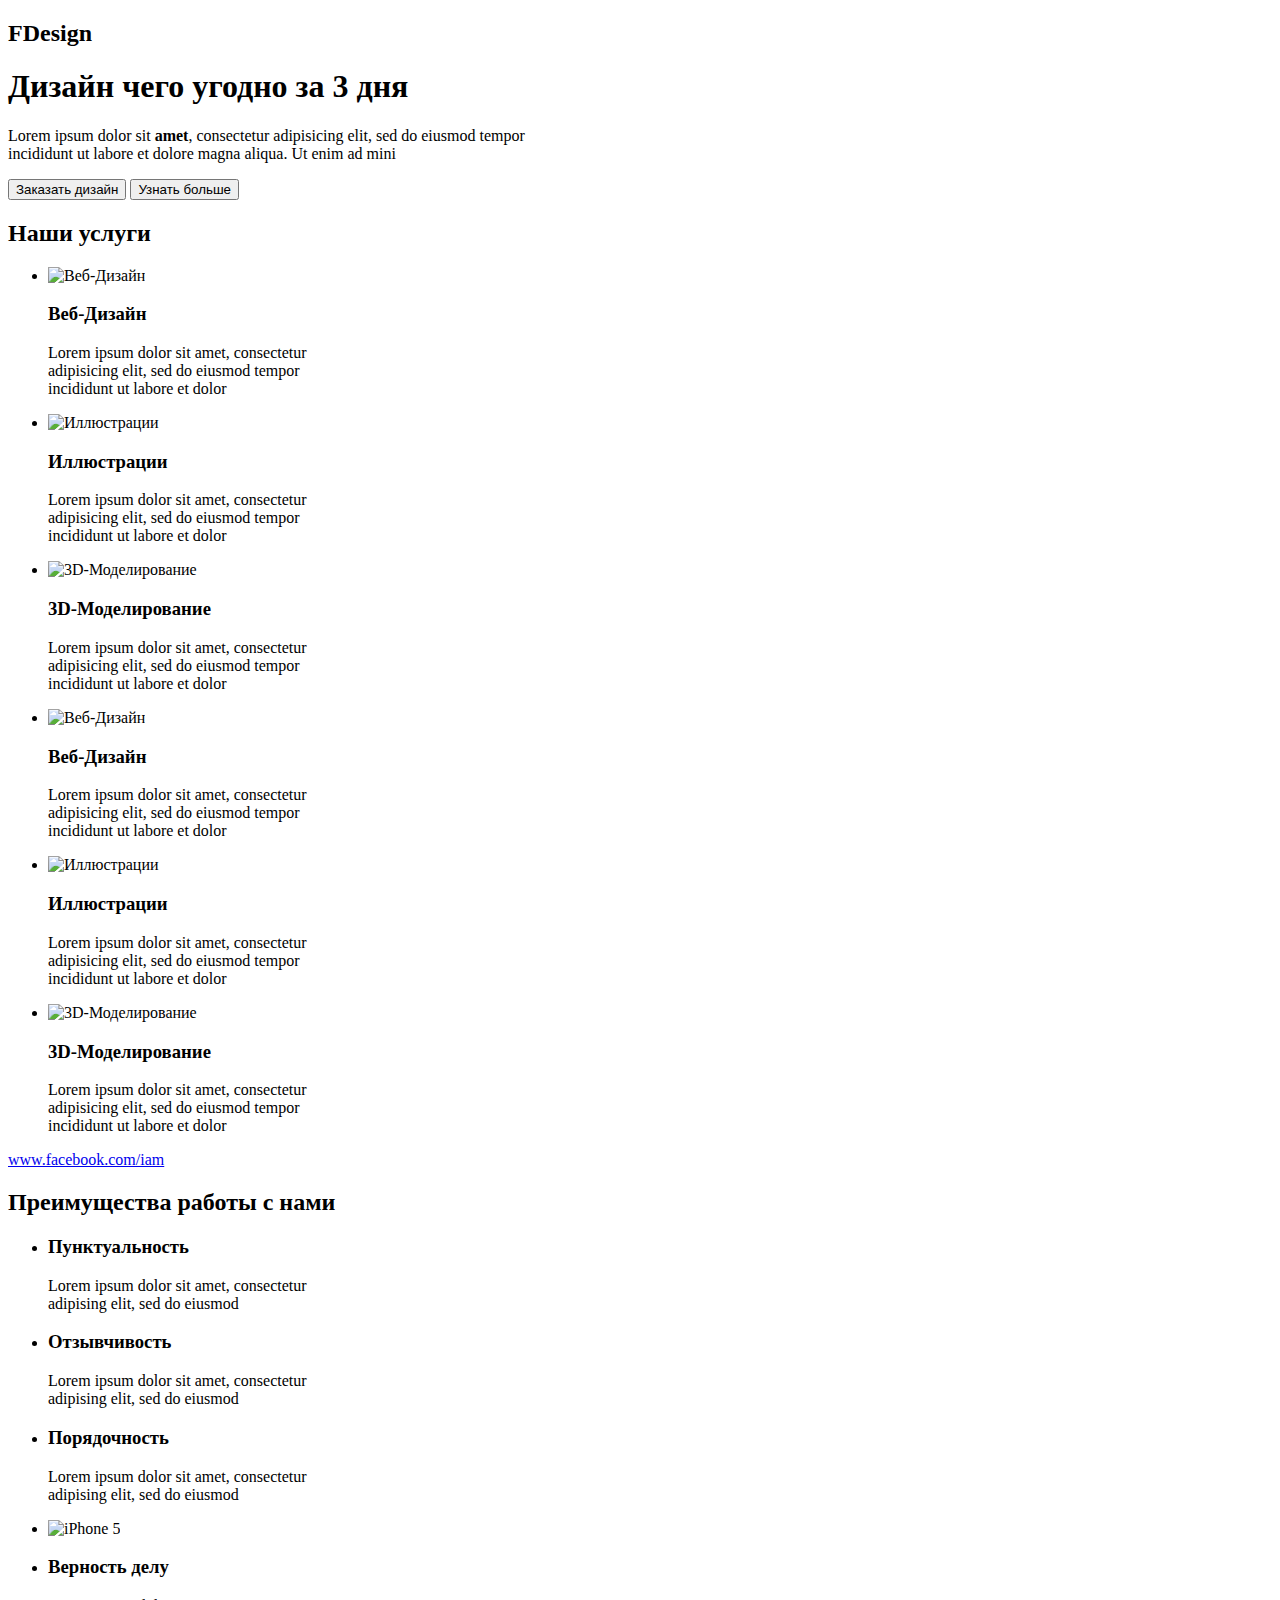
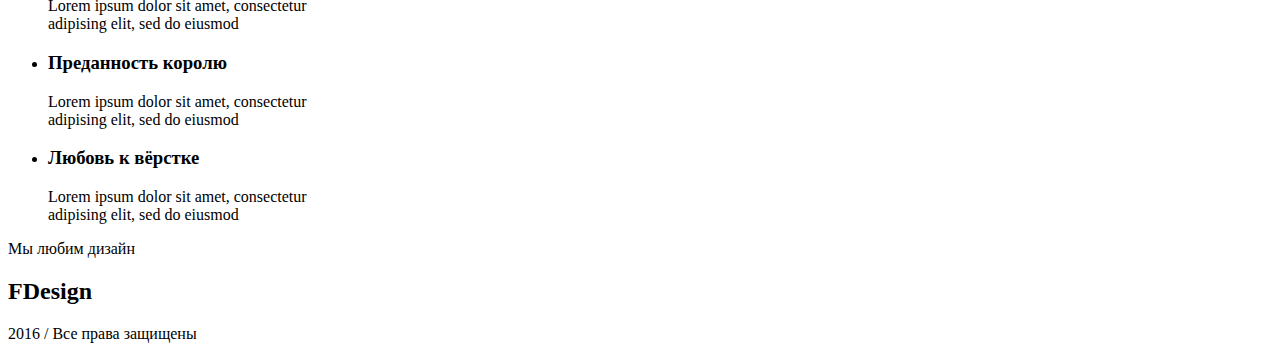
==== FDesign/index.html @ d6b6f809 "kek" ====
<!DOCTYPE html>
<html lang="ru">
    <head>
        <meta charset="utf-8">
        <link href="/assets/css/normalize.css" rel="stylesheet">
        <link href="C:\git learning projects\FDesign\assets\css\FDesign_style.css" rel="stylesheet">
        <link href="https://fonts.googleapis.com/css?family=Roboto+Slab:300,400,700&display=swap&subset=cyrillic" rel="stylesheet">
        <title>FDesign</title>
    </head>

    <body>
        <header class="main-header">
            <h2>FDesign</h2>
        </header>

        <main class="container">
            <section class="intro">
                <h1 class="intro-head">Дизайн чего угодно за 3 дня</h1>
                <p class="intro-latin">Lorem ipsum dolor sit <b>amet</b>, consectetur adipisicing elit, sed do eiusmod tempor<br>
                     incididunt ut labore et dolore magna aliqua. Ut enim ad mini
                </p>
                <p class="buttons">
                    <button class="buttons-order">Заказать дизайн</button>
                    <button class="buttons-learn more">Узнать больше</button>
                </p>
            </section>

            <section class="services">
                <h2 class="services-our">Наши услуги</h2>
                <ul class="services-list">
                    <li class="services-item">
                        <img src="img/web_des.png" alt="Веб-Дизайн">
                        <h3>Веб-Дизайн</h3>
                        <p>Lorem ipsum dolor sit amet, consectetur<br>
                             adipisicing elit, sed do eiusmod tempor<br> 
                             incididunt ut labore et dolor</p>
                    </li>
                    <li class="services-item">
                        <img src="img/ill.png" alt="Иллюстрации">
                        <h3>Иллюстрации</h3>
                        <p>Lorem ipsum dolor sit amet, consectetur<br>
                            adipisicing elit, sed do eiusmod tempor<br> 
                            incididunt ut labore et dolor</p>
                    </li>
                    <li class="services-item">
                        <img src="img/3d_mod.png" alt="3D-Моделирование">
                        <h3>3D-Моделирование</h3>
                        <p>Lorem ipsum dolor sit amet, consectetur<br>
                            adipisicing elit, sed do eiusmod tempor<br> 
                            incididunt ut labore et dolor</p>
                    </li>
                    <li class="services-item">
                        <img src="img/web_des.png" alt="Веб-Дизайн">
                        <h3>Веб-Дизайн</h3>
                        <p>Lorem ipsum dolor sit amet, consectetur<br>
                            adipisicing elit, sed do eiusmod tempor<br> 
                            incididunt ut labore et dolor</p>
                    </li>
                    <li class="services-item">
                        <img src="img/ill.png" alt="Иллюстрации">
                        <h3>Иллюстрации</h3>
                        <p>Lorem ipsum dolor sit amet, consectetur<br>
                            adipisicing elit, sed do eiusmod tempor<br> 
                            incididunt ut labore et dolor</p>
                    </li>
                    <li class="services-item">
                        <img src="img/3d_mod.png" alt="3D-Моделирование">
                        <h3>3D-Моделирование</h3>
                        <p>Lorem ipsum dolor sit amet, consectetur<br>
                            adipisicing elit, sed do eiusmod tempor<br> 
                            incididunt ut labore et dolor</p>
                    </li>
                </ul>
                <a href="www.facebook.com/iam">www.facebook.com/iam</a>
            </section>

            <section class="features">
                <h2 class="features-our">Преимущества работы с нами</h2>
                <ul class="features-list">
                    <li class="features-item">
                        <h3>Пунктуальность</h3>
                        <p>Lorem ipsum dolor sit amet, consectetur<br>
                         adipising elit, sed do eiusmod</p>
                    </li>
                    <li class="features-item">
                        <h3>Отзывчивость</h3>
                        <p>Lorem ipsum dolor sit amet, consectetur<br>
                         adipising elit, sed do eiusmod</p>
                    </li>
                    <li class="features-item">
                        <h3>Порядочность</h3>
                        <p>Lorem ipsum dolor sit amet, consectetur<br>
                         adipising elit, sed do eiusmod</p>
                    </li>
                    <li class="features-img">
                        <img src="img/features_iphone.png" alt="iPhone 5">
                    </li>
                    <li class="features-item">
                        <h3>Верность делу</h3>
                        <p>Lorem ipsum dolor sit amet, consectetur<br>
                         adipising elit, sed do eiusmod</p>
                    </li>
                    <li class="features-item">
                        <h3>Преданность королю</h3>
                        <p>Lorem ipsum dolor sit amet, consectetur<br>
                         adipising elit, sed do eiusmod</p>
                    </li>
                    <li class="features-item">
                        <h3>Любовь к вёрстке</h3>
                        <p>Lorem ipsum dolor sit amet, consectetur<br>
                         adipising elit, sed do eiusmod</p>
                    </li>
                </ul>
            </section>
            
            <footer class="main-footer">
                <p>Мы любим дизайн</p>
                <h2>FDesign</h2>
                <p>2016 / Все права защищены</p>
            </footer>
        </main>
    </body>
</html>
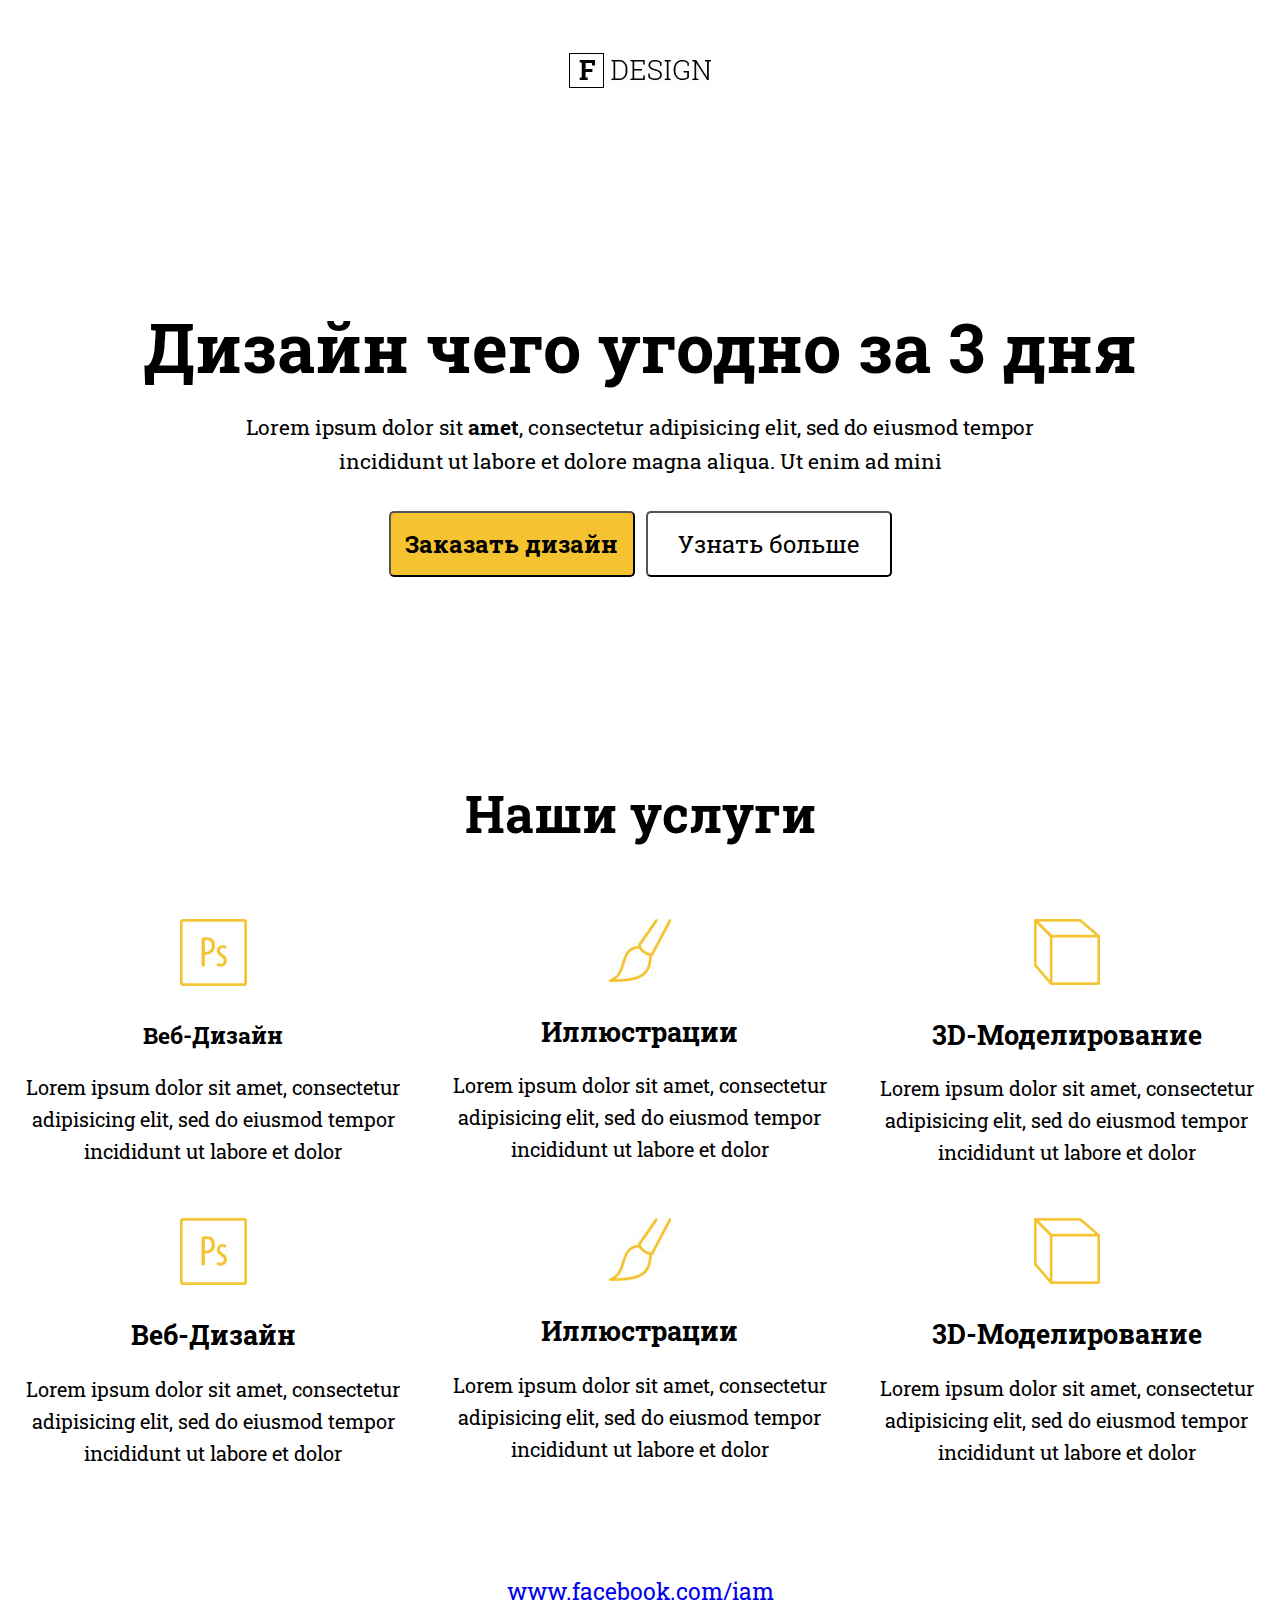
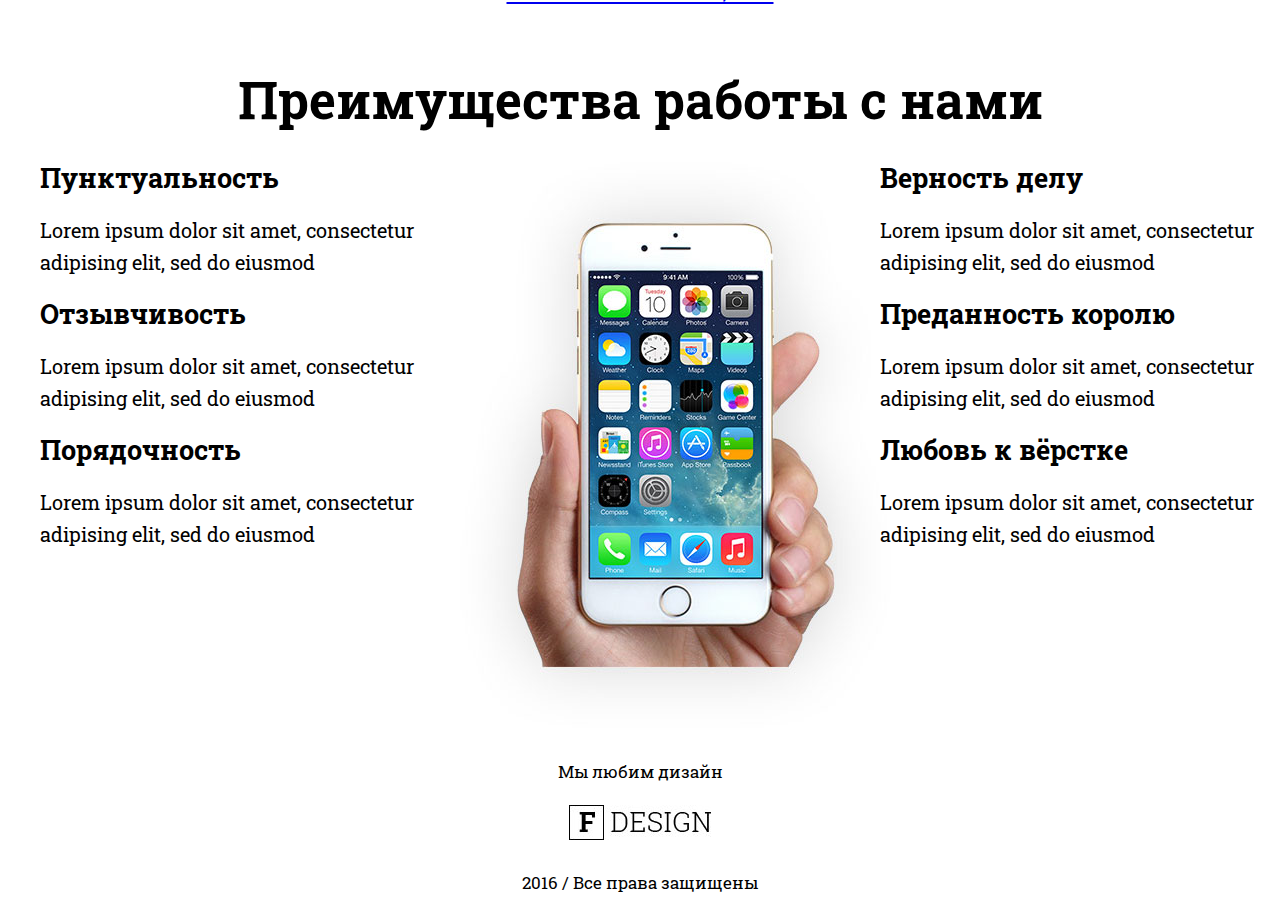
==== commit 9e9ebb26: "development in progress" ====
--- a/FDesign/index.html
+++ b/FDesign/index.html
@@ -2,120 +2,125 @@
 <html lang="ru">
     <head>
         <meta charset="utf-8">
-        <link href="/assets/css/normalize.css" rel="stylesheet">
-        <link href="C:\git learning projects\FDesign\assets\css\FDesign_style.css" rel="stylesheet">
+        <link href="./assets/css/FDesign_style.css" rel="stylesheet">
         <link href="https://fonts.googleapis.com/css?family=Roboto+Slab:300,400,700&display=swap&subset=cyrillic" rel="stylesheet">
         <title>FDesign</title>
     </head>
 
     <body>
         <header class="main-header">
-            <h2>FDesign</h2>
+            <img src="./assets/images/logo.jpg" alt="Логотип">
         </header>
 
-        <main class="container">
-            <section class="intro">
-                <h1 class="intro-head">Дизайн чего угодно за 3 дня</h1>
-                <p class="intro-latin">Lorem ipsum dolor sit <b>amet</b>, consectetur adipisicing elit, sed do eiusmod tempor<br>
-                     incididunt ut labore et dolore magna aliqua. Ut enim ad mini
-                </p>
-                <p class="buttons">
-                    <button class="buttons-order">Заказать дизайн</button>
-                    <button class="buttons-learn more">Узнать больше</button>
-                </p>
-            </section>
-
-            <section class="services">
-                <h2 class="services-our">Наши услуги</h2>
-                <ul class="services-list">
-                    <li class="services-item">
-                        <img src="img/web_des.png" alt="Веб-Дизайн">
-                        <h3>Веб-Дизайн</h3>
-                        <p>Lorem ipsum dolor sit amet, consectetur<br>
-                             adipisicing elit, sed do eiusmod tempor<br> 
-                             incididunt ut labore et dolor</p>
-                    </li>
-                    <li class="services-item">
-                        <img src="img/ill.png" alt="Иллюстрации">
-                        <h3>Иллюстрации</h3>
-                        <p>Lorem ipsum dolor sit amet, consectetur<br>
-                            adipisicing elit, sed do eiusmod tempor<br> 
-                            incididunt ut labore et dolor</p>
-                    </li>
-                    <li class="services-item">
-                        <img src="img/3d_mod.png" alt="3D-Моделирование">
-                        <h3>3D-Моделирование</h3>
-                        <p>Lorem ipsum dolor sit amet, consectetur<br>
-                            adipisicing elit, sed do eiusmod tempor<br> 
-                            incididunt ut labore et dolor</p>
-                    </li>
-                    <li class="services-item">
-                        <img src="img/web_des.png" alt="Веб-Дизайн">
-                        <h3>Веб-Дизайн</h3>
-                        <p>Lorem ipsum dolor sit amet, consectetur<br>
-                            adipisicing elit, sed do eiusmod tempor<br> 
-                            incididunt ut labore et dolor</p>
-                    </li>
-                    <li class="services-item">
-                        <img src="img/ill.png" alt="Иллюстрации">
-                        <h3>Иллюстрации</h3>
-                        <p>Lorem ipsum dolor sit amet, consectetur<br>
-                            adipisicing elit, sed do eiusmod tempor<br> 
-                            incididunt ut labore et dolor</p>
-                    </li>
-                    <li class="services-item">
-                        <img src="img/3d_mod.png" alt="3D-Моделирование">
-                        <h3>3D-Моделирование</h3>
-                        <p>Lorem ipsum dolor sit amet, consectetur<br>
-                            adipisicing elit, sed do eiusmod tempor<br> 
-                            incididunt ut labore et dolor</p>
-                    </li>
-                </ul>
-                <a href="www.facebook.com/iam">www.facebook.com/iam</a>
-            </section>
-
-            <section class="features">
-                <h2 class="features-our">Преимущества работы с нами</h2>
-                <ul class="features-list">
-                    <li class="features-item">
-                        <h3>Пунктуальность</h3>
-                        <p>Lorem ipsum dolor sit amet, consectetur<br>
-                         adipising elit, sed do eiusmod</p>
-                    </li>
-                    <li class="features-item">
-                        <h3>Отзывчивость</h3>
-                        <p>Lorem ipsum dolor sit amet, consectetur<br>
-                         adipising elit, sed do eiusmod</p>
-                    </li>
-                    <li class="features-item">
-                        <h3>Порядочность</h3>
-                        <p>Lorem ipsum dolor sit amet, consectetur<br>
-                         adipising elit, sed do eiusmod</p>
-                    </li>
-                    <li class="features-img">
-                        <img src="img/features_iphone.png" alt="iPhone 5">
-                    </li>
-                    <li class="features-item">
-                        <h3>Верность делу</h3>
-                        <p>Lorem ipsum dolor sit amet, consectetur<br>
-                         adipising elit, sed do eiusmod</p>
-                    </li>
-                    <li class="features-item">
-                        <h3>Преданность королю</h3>
-                        <p>Lorem ipsum dolor sit amet, consectetur<br>
-                         adipising elit, sed do eiusmod</p>
-                    </li>
-                    <li class="features-item">
-                        <h3>Любовь к вёрстке</h3>
-                        <p>Lorem ipsum dolor sit amet, consectetur<br>
-                         adipising elit, sed do eiusmod</p>
-                    </li>
-                </ul>
-            </section>
+        <main>
+            <div class="container">
+                <section class="intro">
+                    <h1 class="intro-head">Дизайн чего угодно за 3 дня</h1>
+                    <p class="intro-latin">Lorem ipsum dolor sit <b>amet</b>, consectetur adipisicing elit, sed do eiusmod tempor<br>
+                        incididunt ut labore et dolore magna aliqua. Ut enim ad mini
+                    </p>
+                    <p class="buttons">
+                        <button class="buttons-order"><b>Заказать дизайн</b></button>
+                        <button class="buttons-learn-more">Узнать больше</button>
+                    </p>
+                </section> 
+            </div>
+            
+            <div class="container">
+                <section class="services">
+                    <h2 class="services-our">Наши услуги</h2>
+                    <ul class="services-list">
+                        <li class="services-item">
+                            <img class="service-images" src="./assets/images/adobe_photoshop.jpg" alt="Веб-Дизайн">
+                            <h3 class="services">Веб-Дизайн</h3>
+                            <p>Lorem ipsum dolor sit amet, consectetur<br>
+                                 adipisicing elit, sed do eiusmod tempor<br> 
+                                 incididunt ut labore et dolor</p>
+                        </li>
+                        <li class="services-item">
+                            <img class="service-images" src="./assets/images/brush.jpg" alt="Иллюстрации">
+                            <h3 class="services-headline">Иллюстрации</h3>
+                            <p>Lorem ipsum dolor sit amet, consectetur<br>
+                                adipisicing elit, sed do eiusmod tempor<br> 
+                                incididunt ut labore et dolor</p>
+                        </li>
+                        <li class="services-item">
+                            <img class="service-images" src="./assets/images/orthogonal_view.png" alt="3D-Моделирование">
+                            <h3 class="services-headline">3D-Моделирование</h3>
+                            <p>Lorem ipsum dolor sit amet, consectetur<br>
+                                adipisicing elit, sed do eiusmod tempor<br> 
+                                incididunt ut labore et dolor</p>
+                        </li>
+                        <li class="services-item">
+                            <img class="service-images" src="./assets/images/adobe_photoshop.jpg" alt="Веб-Дизайн">
+                            <h3 class="services-headline">Веб-Дизайн</h3>
+                            <p>Lorem ipsum dolor sit amet, consectetur<br>
+                                adipisicing elit, sed do eiusmod tempor<br> 
+                                incididunt ut labore et dolor</p>
+                        </li>
+                        <li class="services-item">
+                            <img class="service-images" src="./assets/images/brush.jpg" alt="Иллюстрации">
+                            <h3 class="services-headline">Иллюстрации</h3>
+                            <p>Lorem ipsum dolor sit amet, consectetur<br>
+                                adipisicing elit, sed do eiusmod tempor<br> 
+                                incididunt ut labore et dolor</p>
+                        </li>
+                        <li class="services-item">
+                            <img class="service-images" src="./assets/images/orthogonal_view.png" alt="3D-Моделирование">
+                            <h3 class="services-headline">3D-Моделирование</h3>
+                            <p>Lorem ipsum dolor sit amet, consectetur<br>
+                                adipisicing elit, sed do eiusmod tempor<br> 
+                                incididunt ut labore et dolor</p>
+                        </li>
+                    </ul>
+                    <p class="link"><a href="www.facebook.com/iam">www.facebook.com/iam</a></p>
+                </section>
+            </div>
+            
+            <div class="container">
+                <section class="features">
+                    <h2 class="features-our">Преимущества работы с нами</h2>
+                    <ul class="features-list">
+                        <li class="features-item">
+                            <h3 class="features-headline">Пунктуальность</h3>
+                            <p class="features-text">Lorem ipsum dolor sit amet, consectetur<br>
+                             adipising elit, sed do eiusmod</p>
+                        </li>
+                        <li class="features-item">
+                            <h3 class="features-headline">Отзывчивость</h3>
+                            <p class="features-text">Lorem ipsum dolor sit amet, consectetur<br>
+                             adipising elit, sed do eiusmod</p>
+                        </li>
+                        <li class="features-item">
+                            <h3 class="features-headline">Порядочность</h3>
+                            <p class="features-text">Lorem ipsum dolor sit amet, consectetur<br>
+                             adipising elit, sed do eiusmod</p>
+                        </li>
+                        <li class="features-img">
+                            <img src="./assets/images/iphone_hand.jpg" alt="iPhone 5">
+                        </li>
+                        <li class="features-item">
+                            <h3 class="features-headline">Верность делу</h3>
+                            <p class="features-text">Lorem ipsum dolor sit amet, consectetur<br>
+                             adipising elit, sed do eiusmod</p>
+                        </li>
+                        <li class="features-item">
+                            <h3 class="features-headline">Преданность королю</h3>
+                            <p class="features-text">Lorem ipsum dolor sit amet, consectetur<br>
+                             adipising elit, sed do eiusmod</p>
+                        </li>
+                        <li class="features-item">
+                            <h3 class="features-headline">Любовь к вёрстке</h3>
+                            <p class="features-text">Lorem ipsum dolor sit amet, consectetur<br>
+                             adipising elit, sed do eiusmod</p>
+                        </li>
+                    </ul>
+                </section>
+            </div>
             
             <footer class="main-footer">
                 <p>Мы любим дизайн</p>
-                <h2>FDesign</h2>
+                <img src="./assets/images/logo.jpg" alt="Логотип">
                 <p>2016 / Все права защищены</p>
             </footer>
         </main>
--- a/FDesign/assets/css/FDesign_style.css
+++ b/FDesign/assets/css/FDesign_style.css
@@ -0,0 +1,132 @@
+body {
+    margin: 0;
+    padding: 0;
+    font-family: 'Roboto Slab', serif;
+    font-size: 15pt;
+    line-height: 24pt;
+    text-align: center;
+    color: black;
+}
+
+header{
+    margin: 53px 540px 230px 540px;
+}
+
+h1, h2, h3, h4, h5, h6 {
+    margin: 0;
+}
+
+.container {
+    width: 100%;
+    margin: 0 auto;
+}
+
+li {
+    list-style-type: none;
+}
+
+/* Intro */
+.intro-head{
+    padding: 20px auto 23px auto;
+    margin: 0px auto 10px auto;
+    padding-bottom: 20px;
+    font-size: 51pt;
+    line-height: 32pt;
+}
+
+.intro-latin{
+    margin: 21px auto 32px auto;
+    font-size: 16pt;
+    line-height: 26pt;
+}
+
+.buttons-order{
+    margin: 0px 3px 0px 3px;
+    width: 246px;
+    height: 66px;
+    border-radius:  5px;
+    background: #f4c32f;
+    font-family: 'Roboto Slab', serif;
+    font-size: 18pt;
+    line-height: 26pt;
+}
+
+.buttons-learn-more{
+    margin: 0px 3px 0px 3px;
+    width: 246px;
+    height: 66px;
+    border-radius:  5px;
+    background: white;
+    font-family: 'Roboto Slab', serif;
+    font-size: 18pt;
+    line-height: 26pt;
+}
+
+/*Intro */
+
+
+/*Services */
+
+.services-our{
+    margin: 220px auto 77px auto;
+    font-size: 38pt;
+    line-height: 26pt;
+}
+
+.services-headline{
+    font-size: 20pt;
+    line-height: 26pt;
+}
+
+
+.services-list{
+    display: grid;
+    grid-template-columns: auto auto auto;
+    grid-gap: 30px 20px;
+    background-color: white;
+    padding: 10px;
+}
+
+.service-images{
+    margin: 0px auto 25px auto;
+}
+
+.link{
+    font-size: 17pt;
+    line-height: 26pt;
+    font-family: 'Roboto Slab', bold;
+    margin-top: 75px;
+    margin-bottom: 75px;
+    color: #275fe0;
+}
+
+/*Services */
+
+/*Features */
+
+.features-our{
+    font-size: 38pt;
+    margin: 0px auto 46px auto;
+}
+
+.features-headline{
+    font-size: 20pt;
+    text-align: left;
+}
+
+.features-text{
+    font-size: 15pt;
+    line-height: 24pt;
+    text-align: left;
+}
+
+.features-list{
+    -moz-column-count: 3;
+    -webkit-column-count: 3;
+    column-count: 3;
+}
+/*Features */
+
+.main-footer{
+    font-size: 13pt;
+}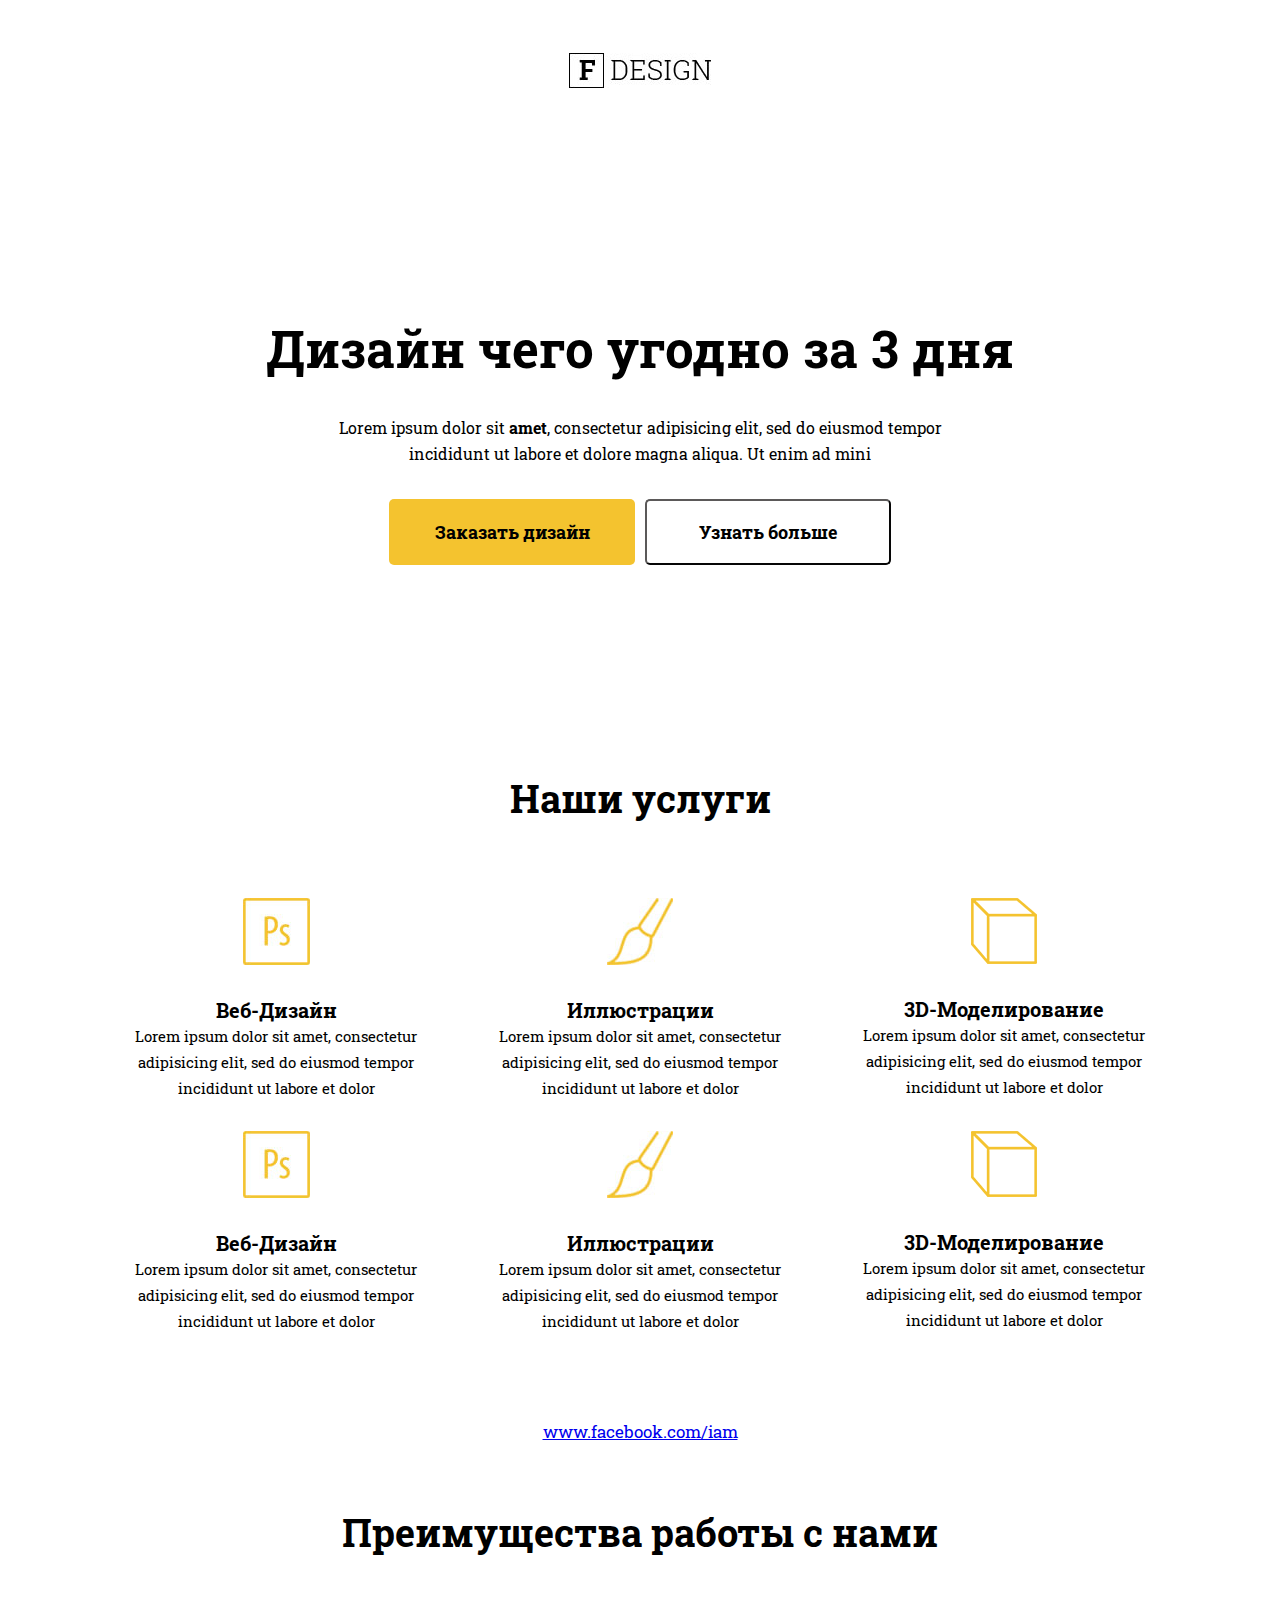
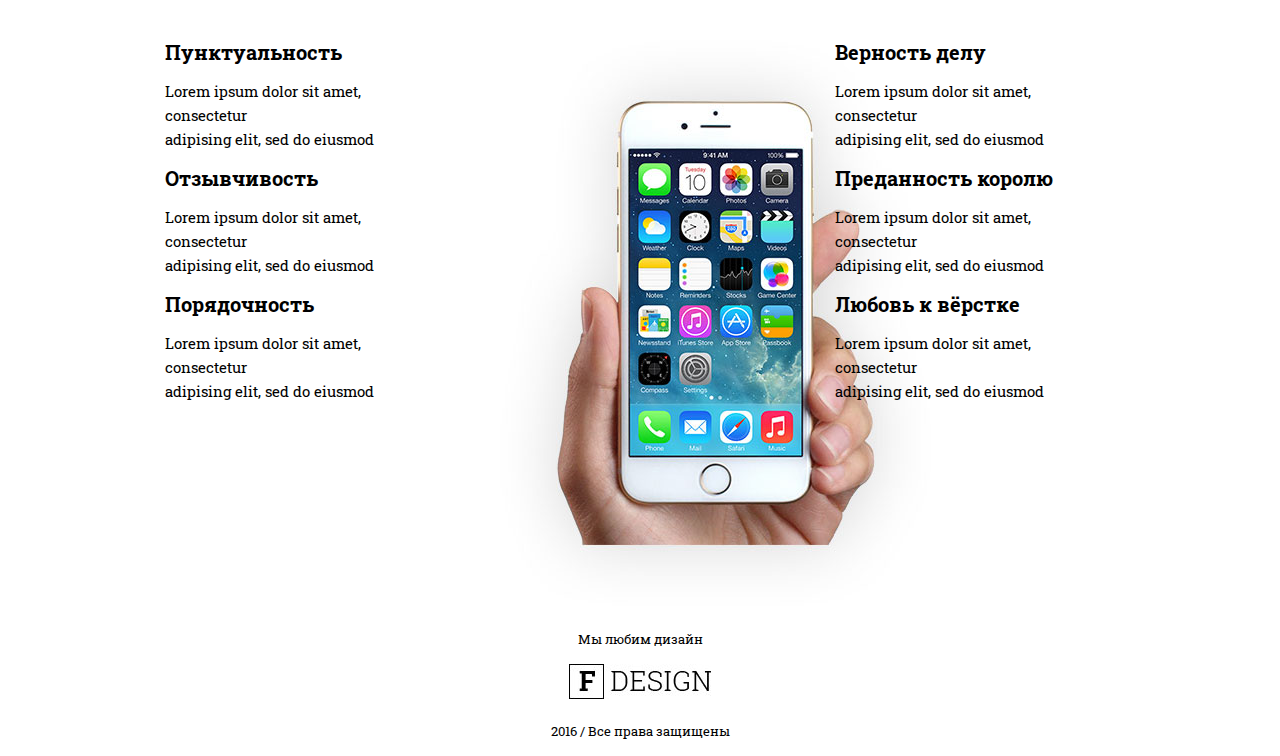
==== commit 53957193: "will come back to shit crap later" ====
--- a/FDesign/index.html
+++ b/FDesign/index.html
@@ -21,7 +21,7 @@
                     </p>
                     <p class="buttons">
                         <button class="buttons-order"><b>Заказать дизайн</b></button>
-                        <button class="buttons-learn-more">Узнать больше</button>
+                        <button class="buttons-learn-more"><b>Узнать больше</b></button>
                     </p>
                 </section> 
             </div>
@@ -32,43 +32,43 @@
                     <ul class="services-list">
                         <li class="services-item">
                             <img class="service-images" src="./assets/images/adobe_photoshop.jpg" alt="Веб-Дизайн">
-                            <h3 class="services">Веб-Дизайн</h3>
-                            <p>Lorem ipsum dolor sit amet, consectetur<br>
+                            <h3 class="services-headline">Веб-Дизайн</h3>
+                            <p class="services-text">Lorem ipsum dolor sit amet, consectetur<br>
                                  adipisicing elit, sed do eiusmod tempor<br> 
                                  incididunt ut labore et dolor</p>
                         </li>
                         <li class="services-item">
                             <img class="service-images" src="./assets/images/brush.jpg" alt="Иллюстрации">
                             <h3 class="services-headline">Иллюстрации</h3>
-                            <p>Lorem ipsum dolor sit amet, consectetur<br>
+                            <p class="services-text">Lorem ipsum dolor sit amet, consectetur<br>
                                 adipisicing elit, sed do eiusmod tempor<br> 
                                 incididunt ut labore et dolor</p>
                         </li>
                         <li class="services-item">
                             <img class="service-images" src="./assets/images/orthogonal_view.png" alt="3D-Моделирование">
                             <h3 class="services-headline">3D-Моделирование</h3>
-                            <p>Lorem ipsum dolor sit amet, consectetur<br>
+                            <p class="services-text">Lorem ipsum dolor sit amet, consectetur<br>
                                 adipisicing elit, sed do eiusmod tempor<br> 
                                 incididunt ut labore et dolor</p>
                         </li>
                         <li class="services-item">
                             <img class="service-images" src="./assets/images/adobe_photoshop.jpg" alt="Веб-Дизайн">
                             <h3 class="services-headline">Веб-Дизайн</h3>
-                            <p>Lorem ipsum dolor sit amet, consectetur<br>
+                            <p class="services-text">Lorem ipsum dolor sit amet, consectetur<br>
                                 adipisicing elit, sed do eiusmod tempor<br> 
                                 incididunt ut labore et dolor</p>
                         </li>
                         <li class="services-item">
                             <img class="service-images" src="./assets/images/brush.jpg" alt="Иллюстрации">
                             <h3 class="services-headline">Иллюстрации</h3>
-                            <p>Lorem ipsum dolor sit amet, consectetur<br>
+                            <p class="services-text">Lorem ipsum dolor sit amet, consectetur<br>
                                 adipisicing elit, sed do eiusmod tempor<br> 
                                 incididunt ut labore et dolor</p>
                         </li>
                         <li class="services-item">
                             <img class="service-images" src="./assets/images/orthogonal_view.png" alt="3D-Моделирование">
                             <h3 class="services-headline">3D-Моделирование</h3>
-                            <p>Lorem ipsum dolor sit amet, consectetur<br>
+                            <p class="services-text">Lorem ipsum dolor sit amet, consectetur<br>
                                 adipisicing elit, sed do eiusmod tempor<br> 
                                 incididunt ut labore et dolor</p>
                         </li>
--- a/FDesign/assets/css/FDesign_style.css
+++ b/FDesign/assets/css/FDesign_style.css
@@ -2,14 +2,14 @@
     margin: 0;
     padding: 0;
     font-family: 'Roboto Slab', serif;
-    font-size: 15pt;
-    line-height: 24pt;
+    font-size: 15px;
+    line-height: 24px;
     text-align: center;
     color: black;
 }
 
 header{
-    margin: 53px 540px 230px 540px;
+    margin: 53px auto 230px;
 }
 
 h1, h2, h3, h4, h5, h6 {
@@ -18,6 +18,7 @@
 
 .container {
     width: 100%;
+    max-width: 1230px;
     margin: 0 auto;
 }
 
@@ -26,61 +27,76 @@
 }
 
 /* Intro */
+
+.intro{
+    padding: 0 200px;
+    text-align: center;
+}
+
 .intro-head{
-    padding: 20px auto 23px auto;
-    margin: 0px auto 10px auto;
+    margin: 0px auto 10px;
     padding-bottom: 20px;
-    font-size: 51pt;
-    line-height: 32pt;
+    font-size: 51px;
+    line-height: 50px;
 }
 
 .intro-latin{
-    margin: 21px auto 32px auto;
-    font-size: 16pt;
-    line-height: 26pt;
+    margin: 21px auto 32px;
+    font-size: 16px;
+    line-height: 26px;
 }
 
 .buttons-order{
-    margin: 0px 3px 0px 3px;
+    margin: 0px 3px 0px;
     width: 246px;
     height: 66px;
-    border-radius:  5px;
+    border: none;
+    border-radius: 5px;
     background: #f4c32f;
     font-family: 'Roboto Slab', serif;
-    font-size: 18pt;
-    line-height: 26pt;
+    font-size: 18px;
+    line-height: 26px;
 }
 
 .buttons-learn-more{
     margin: 0px 3px 0px 3px;
     width: 246px;
     height: 66px;
+    border-color: #5b5959;
     border-radius:  5px;
     background: white;
     font-family: 'Roboto Slab', serif;
-    font-size: 18pt;
-    line-height: 26pt;
+    font-size: 18px;
+    line-height: 26px;
 }
 
 /*Intro */
 
 
 /*Services */
+.services{
+    padding: 0px 100px;
+}
 
 .services-our{
+    width: 100%;
     margin: 220px auto 77px auto;
-    font-size: 38pt;
-    line-height: 26pt;
+    font-size: 38px;
+    line-height: 26px;
 }
 
 .services-headline{
-    font-size: 20pt;
-    line-height: 26pt;
+    text-align: center;
+    font-size: 20px;
+    line-height: 26px;
 }
 
 
 .services-list{
+    font-size: 15px;
+    line-height: 26px;
     display: grid;
+    justify-content: space-between;
     grid-template-columns: auto auto auto;
     grid-gap: 30px 20px;
     background-color: white;
@@ -88,12 +104,17 @@
 }
 
 .service-images{
-    margin: 0px auto 25px auto;
+    margin: 0px auto 25px;
+}
+
+.services-text{
+    margin: auto auto 0px;
+    text-align: center;
 }
 
 .link{
-    font-size: 17pt;
-    line-height: 26pt;
+    font-size: 17px;
+    line-height: 26px;
     font-family: 'Roboto Slab', bold;
     margin-top: 75px;
     margin-bottom: 75px;
@@ -103,20 +124,25 @@
 /*Services */
 
 /*Features */
+.features{
+    padding: 0px 100px;
+}
 
 .features-our{
-    font-size: 38pt;
-    margin: 0px auto 46px auto;
+    width: auto;
+    padding-bottom: 50px;
+    font-size: 38px;
+    margin: 0px auto 46px;
 }
 
 .features-headline{
-    font-size: 20pt;
+    font-size: 20px;
     text-align: left;
 }
 
 .features-text{
-    font-size: 15pt;
-    line-height: 24pt;
+    font-size: 15px;
+    line-height: 24px;
     text-align: left;
 }
 
@@ -125,8 +151,17 @@
     -webkit-column-count: 3;
     column-count: 3;
 }
+
+
+.features-item{
+    padding-right: 40px;
+}
+
+.features-img{
+    align-items: center;
+}
 /*Features */
 
 .main-footer{
-    font-size: 13pt;
+    font-size: 13px;
 }